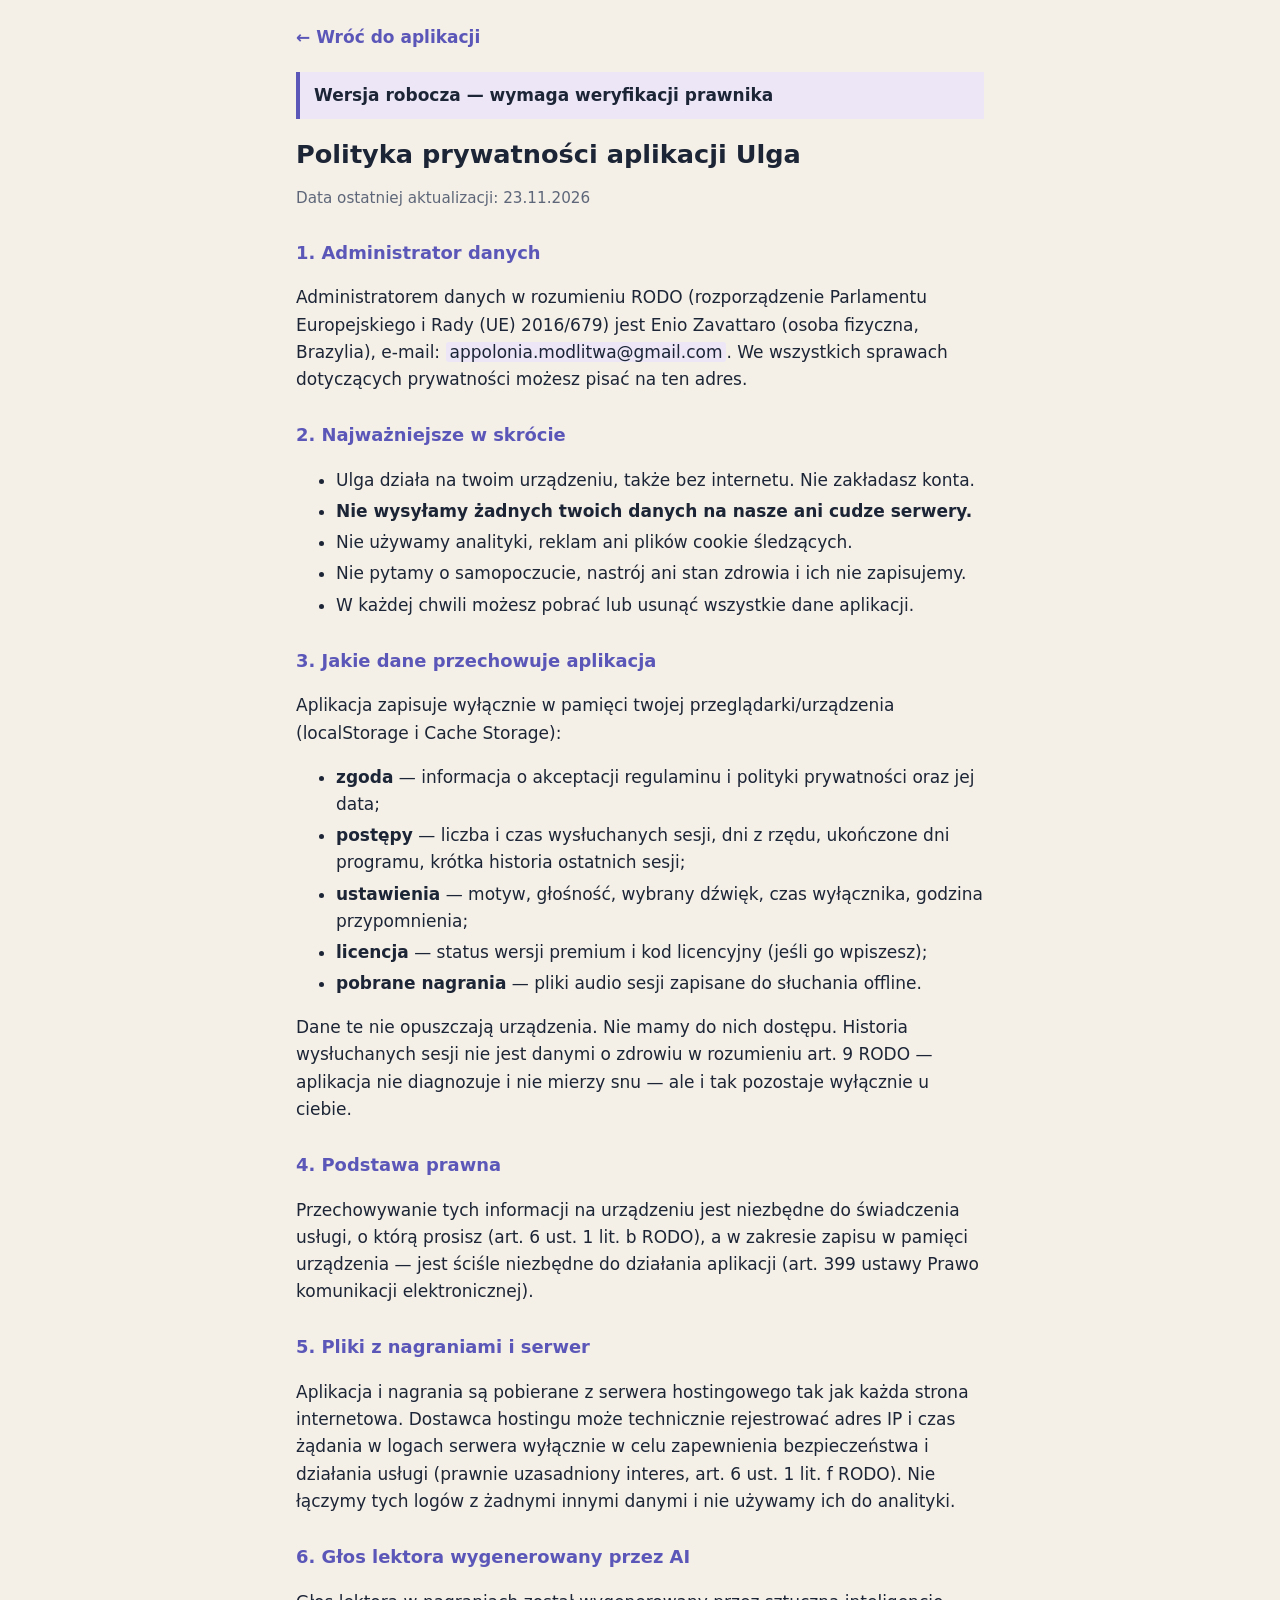
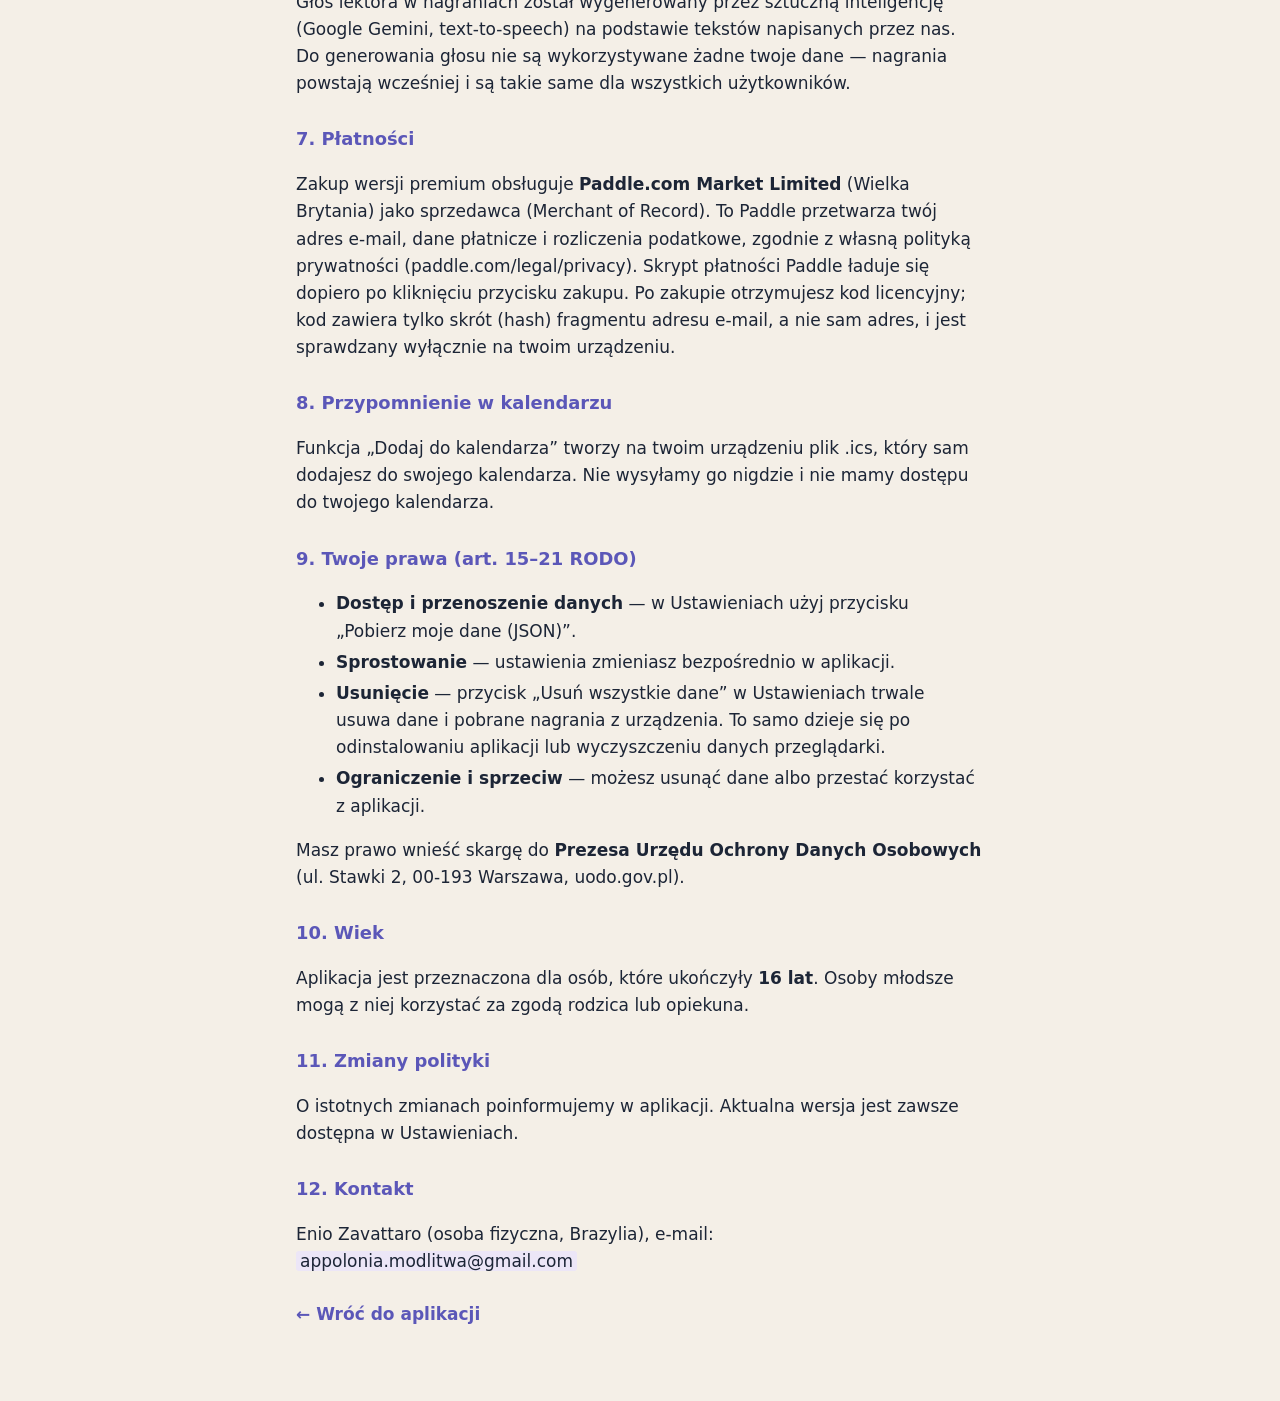
==== legal/privacy.html @ 3c815e73 "Add files via upload" ====
<!doctype html>
<html lang="pl">
<head>
<title>Polityka prywatności — Ulga</title>
<meta charset="utf-8">
<meta name="viewport" content="width=device-width, initial-scale=1">
<meta name="theme-color" content="#0F1B2D">
<style>
  :root { --bg:#0F1B2D; --text:#E9DCC9; --muted:#9AA3B8; --primary:#A9A6E8; --box:#1D2E48; --warn:#3A2430; --warnb:#F0A3A3; }
  @media (prefers-color-scheme: light) {
    :root { --bg:#F4EFE7; --text:#1C2536; --muted:#5E6779; --primary:#5B57B8; --box:#ECE6F7; --warn:#FBEAEA; --warnb:#A23B3B; }
  }
  * { box-sizing: border-box; }
  body { margin:0; background:var(--bg); color:var(--text); font:17px/1.6 system-ui, -apple-system, "Segoe UI", Roboto, sans-serif; }
  main { max-width:720px; margin:0 auto; padding:16px 16px 48px; }
  a { color:var(--primary); }
  .back { display:inline-flex; align-items:center; min-height:44px; font-weight:600; text-decoration:none; }
  .draft { background:var(--box); border-left:4px solid var(--primary); padding:10px 14px; margin:12px 0 20px; font-weight:600; }
  .warn { background:var(--warn); border-left:4px solid var(--warnb); padding:10px 14px; font-weight:600; }
  h1 { font-size:1.6rem; line-height:1.25; margin:8px 0 4px; }
  h2 { color:var(--primary); font-size:1.12rem; margin:28px 0 8px; }
  .meta { color:var(--muted); font-size:.95rem; }
  li { margin:4px 0; }
  .ph { background:var(--box); padding:0 4px; border-radius:3px; }
</style>
</head>
<body>
<main>
  <a class="back" href="../index.html#/settings">← Wróć do aplikacji</a>
  <div class="draft">Wersja robocza — wymaga weryfikacji prawnika</div>
  <h1>Polityka prywatności aplikacji Ulga</h1>
  <p class="meta">Data ostatniej aktualizacji: 23.11.2026</p>

  <h2>1. Administrator danych</h2>
  <p>Administratorem danych w rozumieniu RODO (rozporządzenie Parlamentu Europejskiego i Rady (UE) 2016/679) jest
  Enio Zavattaro (osoba fizyczna, Brazylia), e-mail: <span class="ph">appolonia.modlitwa@gmail.com</span>.
  We wszystkich sprawach dotyczących prywatności możesz pisać na ten adres.</p>

  <h2>2. Najważniejsze w skrócie</h2>
  <ul>
    <li>Ulga działa na twoim urządzeniu, także bez internetu. Nie zakładasz konta.</li>
    <li><strong>Nie wysyłamy żadnych twoich danych na nasze ani cudze serwery.</strong></li>
    <li>Nie używamy analityki, reklam ani plików cookie śledzących.</li>
    <li>Nie pytamy o samopoczucie, nastrój ani stan zdrowia i ich nie zapisujemy.</li>
    <li>W każdej chwili możesz pobrać lub usunąć wszystkie dane aplikacji.</li>
  </ul>

  <h2>3. Jakie dane przechowuje aplikacja</h2>
  <p>Aplikacja zapisuje wyłącznie w pamięci twojej przeglądarki/urządzenia (localStorage i Cache Storage):</p>
  <ul>
    <li><strong>zgoda</strong> — informacja o akceptacji regulaminu i polityki prywatności oraz jej data;</li>
    <li><strong>postępy</strong> — liczba i czas wysłuchanych sesji, dni z rzędu, ukończone dni programu, krótka historia ostatnich sesji;</li>
    <li><strong>ustawienia</strong> — motyw, głośność, wybrany dźwięk, czas wyłącznika, godzina przypomnienia;</li>
    <li><strong>licencja</strong> — status wersji premium i kod licencyjny (jeśli go wpiszesz);</li>
    <li><strong>pobrane nagrania</strong> — pliki audio sesji zapisane do słuchania offline.</li>
  </ul>
  <p>Dane te nie opuszczają urządzenia. Nie mamy do nich dostępu. Historia wysłuchanych sesji nie jest danymi o zdrowiu w rozumieniu art. 9 RODO — aplikacja nie diagnozuje i nie mierzy snu — ale i tak pozostaje wyłącznie u ciebie.</p>

  <h2>4. Podstawa prawna</h2>
  <p>Przechowywanie tych informacji na urządzeniu jest niezbędne do świadczenia usługi, o którą prosisz (art. 6 ust. 1 lit. b RODO), a w zakresie zapisu w pamięci urządzenia — jest ściśle niezbędne do działania aplikacji (art. 399 ustawy Prawo komunikacji elektronicznej).</p>

  <h2>5. Pliki z nagraniami i serwer</h2>
  <p>Aplikacja i nagrania są pobierane z serwera hostingowego tak jak każda strona internetowa. Dostawca hostingu może technicznie rejestrować adres IP i czas żądania w logach serwera wyłącznie w celu zapewnienia bezpieczeństwa i działania usługi (prawnie uzasadniony interes, art. 6 ust. 1 lit. f RODO). Nie łączymy tych logów z żadnymi innymi danymi i nie używamy ich do analityki.</p>

  <h2>6. Głos lektora wygenerowany przez AI</h2>
  <p>Głos lektora w nagraniach został wygenerowany przez sztuczną inteligencję (Google Gemini, text-to-speech) na podstawie tekstów napisanych przez nas. Do generowania głosu nie są wykorzystywane żadne twoje dane — nagrania powstają wcześniej i są takie same dla wszystkich użytkowników.</p>

  <h2>7. Płatności</h2>
  <p>Zakup wersji premium obsługuje <strong>Paddle.com Market Limited</strong> (Wielka Brytania) jako sprzedawca (Merchant of Record). To Paddle przetwarza twój adres e-mail, dane płatnicze i rozliczenia podatkowe, zgodnie z własną polityką prywatności (paddle.com/legal/privacy). Skrypt płatności Paddle ładuje się dopiero po kliknięciu przycisku zakupu. Po zakupie otrzymujesz kod licencyjny; kod zawiera tylko skrót (hash) fragmentu adresu e-mail, a nie sam adres, i jest sprawdzany wyłącznie na twoim urządzeniu.</p>

  <h2>8. Przypomnienie w kalendarzu</h2>
  <p>Funkcja „Dodaj do kalendarza” tworzy na twoim urządzeniu plik .ics, który sam dodajesz do swojego kalendarza. Nie wysyłamy go nigdzie i nie mamy dostępu do twojego kalendarza.</p>

  <h2>9. Twoje prawa (art. 15–21 RODO)</h2>
  <ul>
    <li><strong>Dostęp i przenoszenie danych</strong> — w Ustawieniach użyj przycisku „Pobierz moje dane (JSON)”.</li>
    <li><strong>Sprostowanie</strong> — ustawienia zmieniasz bezpośrednio w aplikacji.</li>
    <li><strong>Usunięcie</strong> — przycisk „Usuń wszystkie dane” w Ustawieniach trwale usuwa dane i pobrane nagrania z urządzenia. To samo dzieje się po odinstalowaniu aplikacji lub wyczyszczeniu danych przeglądarki.</li>
    <li><strong>Ograniczenie i sprzeciw</strong> — możesz usunąć dane albo przestać korzystać z aplikacji.</li>
  </ul>
  <p>Masz prawo wnieść skargę do <strong>Prezesa Urzędu Ochrony Danych Osobowych</strong> (ul. Stawki 2, 00-193 Warszawa, uodo.gov.pl).</p>

  <h2>10. Wiek</h2>
  <p>Aplikacja jest przeznaczona dla osób, które ukończyły <strong>16 lat</strong>. Osoby młodsze mogą z niej korzystać za zgodą rodzica lub opiekuna.</p>

  <h2>11. Zmiany polityki</h2>
  <p>O istotnych zmianach poinformujemy w aplikacji. Aktualna wersja jest zawsze dostępna w Ustawieniach.</p>

  <h2>12. Kontakt</h2>
  <p>Enio Zavattaro (osoba fizyczna, Brazylia), e-mail: <span class="ph">appolonia.modlitwa@gmail.com</span></p>

  <p><a class="back" href="../index.html#/settings">← Wróć do aplikacji</a></p>
</main>
</body>
</html>
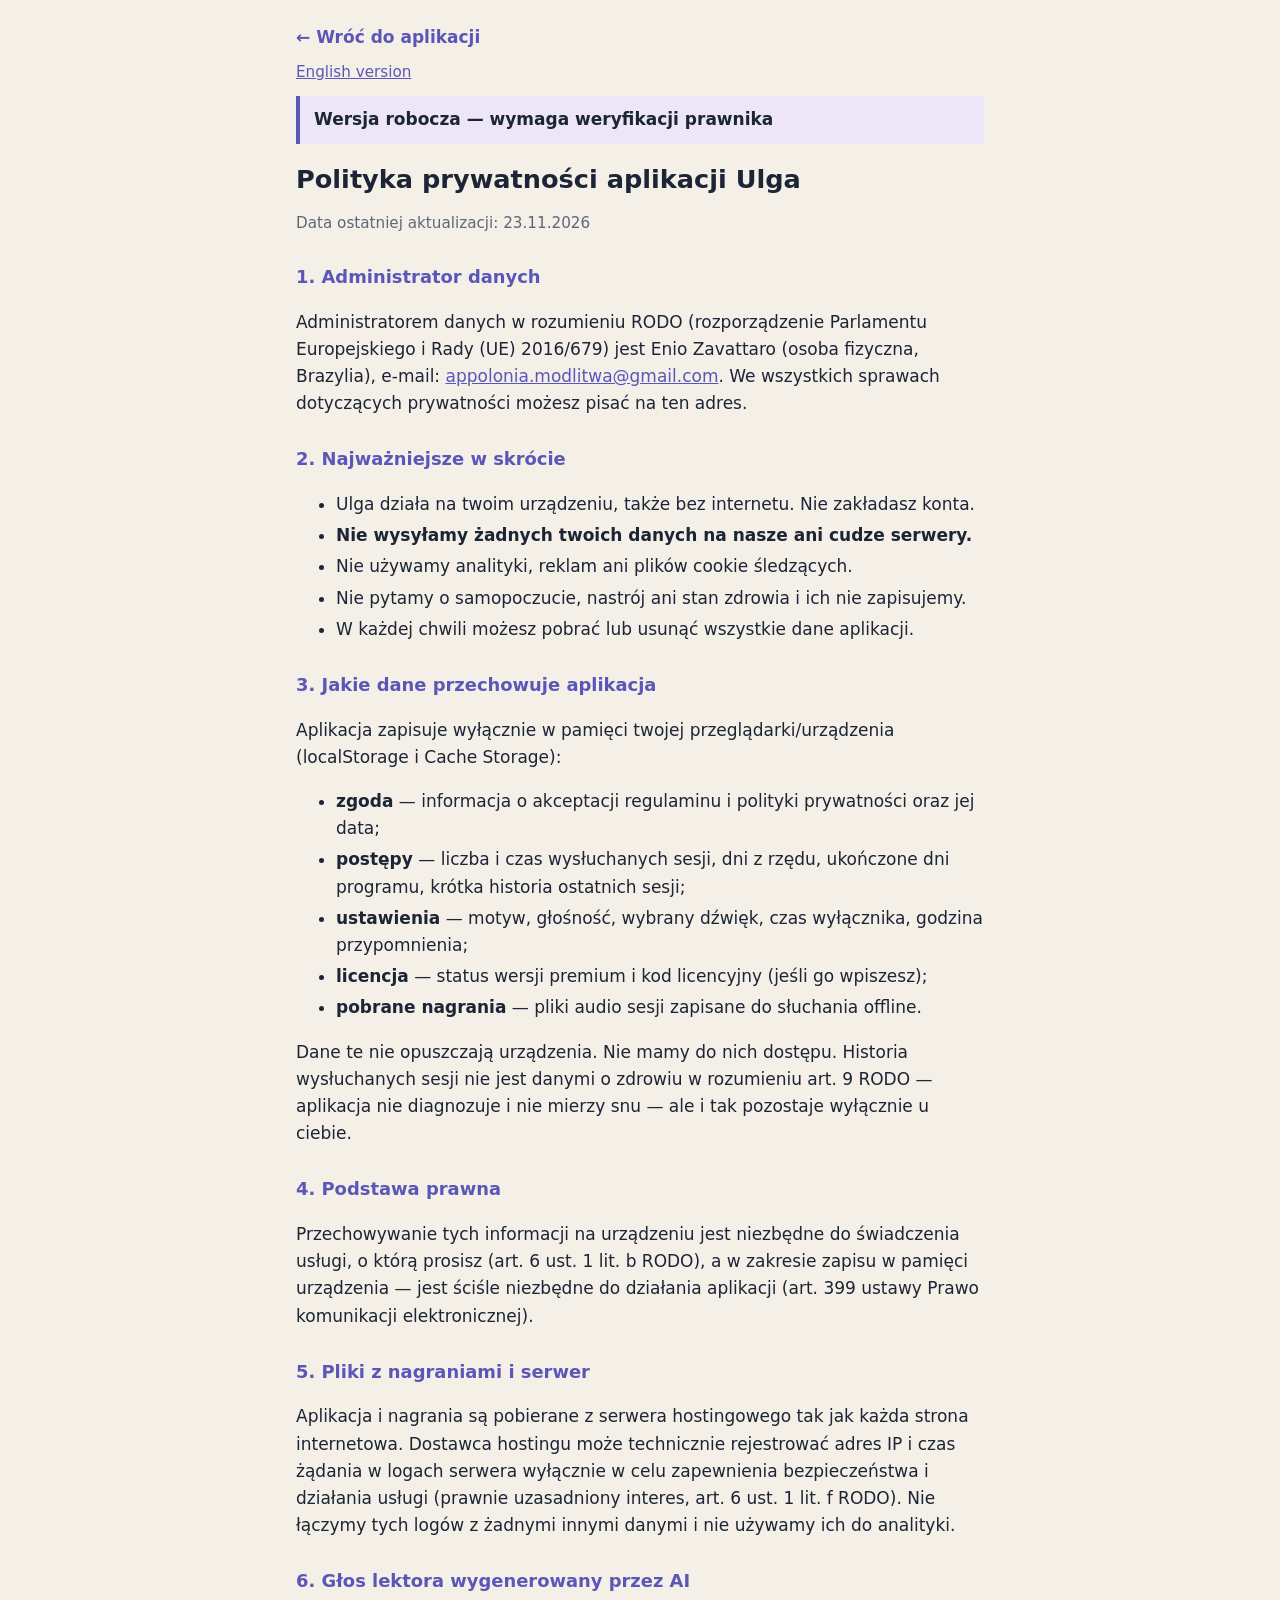
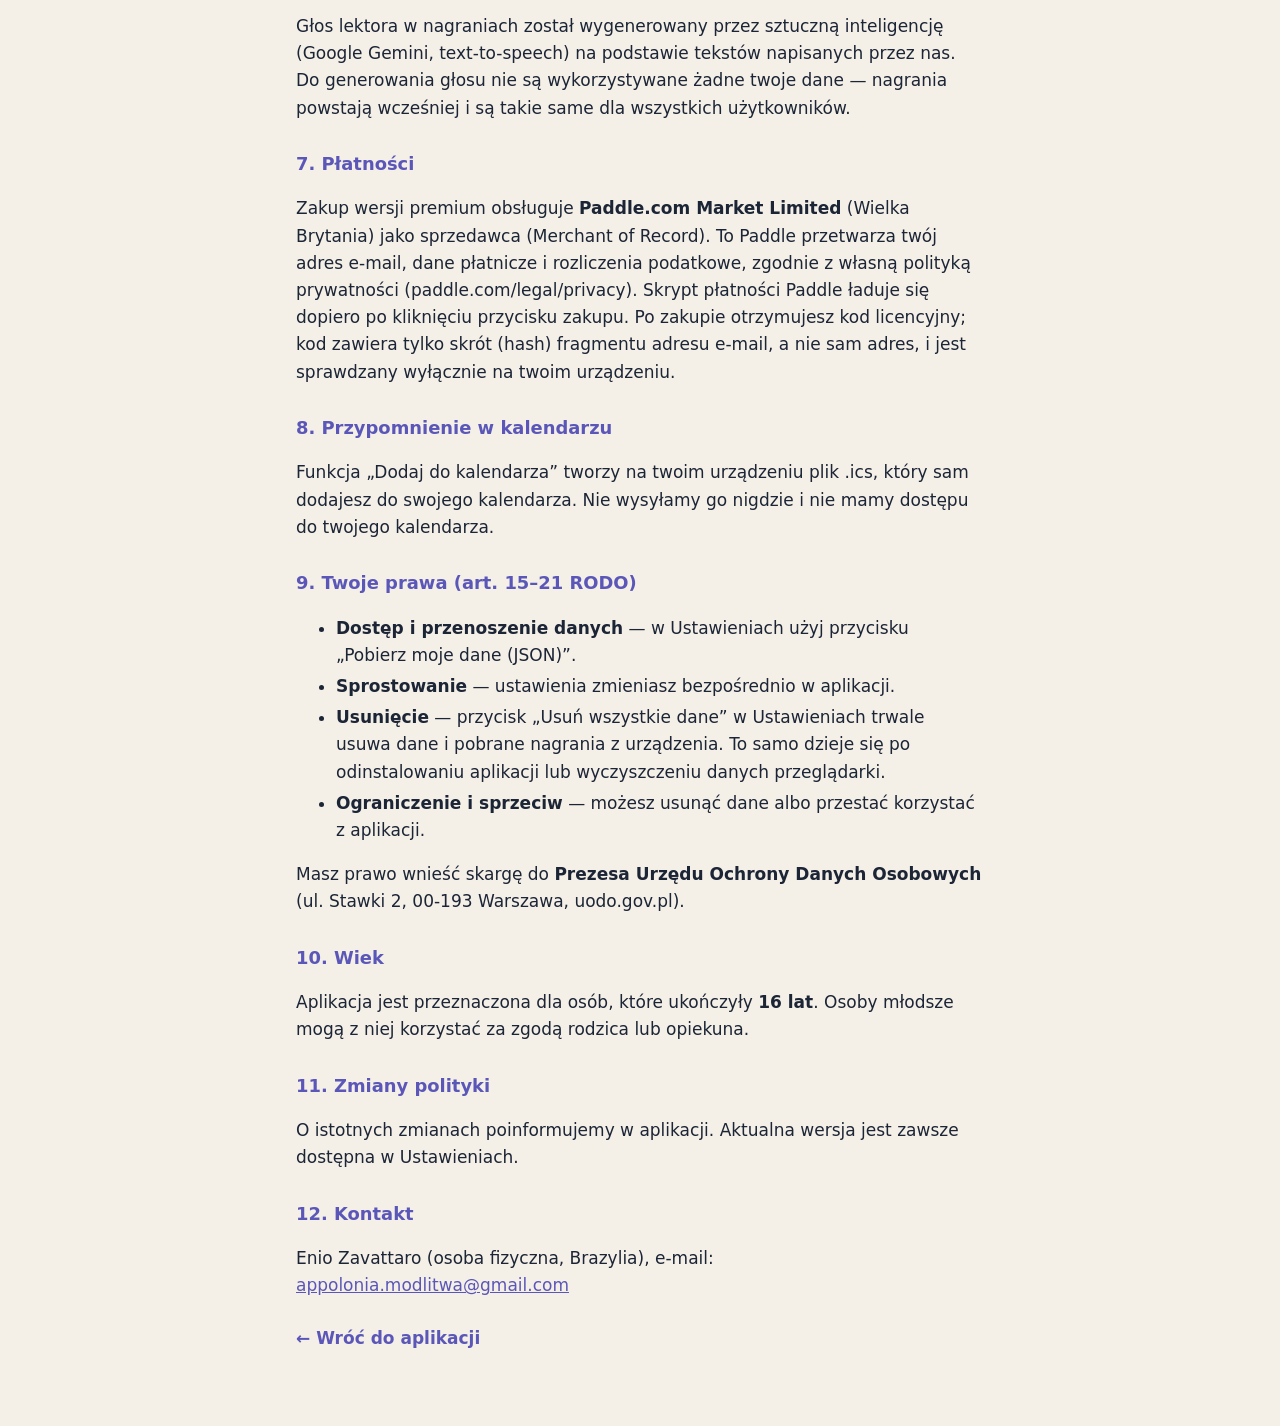
==== commit 9d3257c5: "Add files via upload" ====
--- a/legal/privacy.html
+++ b/legal/privacy.html
@@ -15,6 +15,7 @@
   main { max-width:720px; margin:0 auto; padding:16px 16px 48px; }
   a { color:var(--primary); }
   .back { display:inline-flex; align-items:center; min-height:44px; font-weight:600; text-decoration:none; }
+  .lang { margin:0 0 8px; font-size:.95rem; }
   .draft { background:var(--box); border-left:4px solid var(--primary); padding:10px 14px; margin:12px 0 20px; font-weight:600; }
   .warn { background:var(--warn); border-left:4px solid var(--warnb); padding:10px 14px; font-weight:600; }
   h1 { font-size:1.6rem; line-height:1.25; margin:8px 0 4px; }
@@ -27,13 +28,14 @@
 <body>
 <main>
   <a class="back" href="../index.html#/settings">← Wróć do aplikacji</a>
+  <p class="lang"><a href="en/privacy.html" hreflang="en" lang="en">English version</a></p>
   <div class="draft">Wersja robocza — wymaga weryfikacji prawnika</div>
   <h1>Polityka prywatności aplikacji Ulga</h1>
   <p class="meta">Data ostatniej aktualizacji: 23.11.2026</p>
 
   <h2>1. Administrator danych</h2>
   <p>Administratorem danych w rozumieniu RODO (rozporządzenie Parlamentu Europejskiego i Rady (UE) 2016/679) jest
-  Enio Zavattaro (osoba fizyczna, Brazylia), e-mail: <span class="ph">appolonia.modlitwa@gmail.com</span>.
+  Enio Zavattaro (osoba fizyczna, Brazylia), e-mail: <a href="mailto:appolonia.modlitwa@gmail.com">appolonia.modlitwa@gmail.com</a>.
   We wszystkich sprawach dotyczących prywatności możesz pisać na ten adres.</p>
 
   <h2>2. Najważniejsze w skrócie</h2>
@@ -87,7 +89,7 @@
   <p>O istotnych zmianach poinformujemy w aplikacji. Aktualna wersja jest zawsze dostępna w Ustawieniach.</p>
 
   <h2>12. Kontakt</h2>
-  <p>Enio Zavattaro (osoba fizyczna, Brazylia), e-mail: <span class="ph">appolonia.modlitwa@gmail.com</span></p>
+  <p>Enio Zavattaro (osoba fizyczna, Brazylia), e-mail: <a href="mailto:appolonia.modlitwa@gmail.com">appolonia.modlitwa@gmail.com</a></p>
 
   <p><a class="back" href="../index.html#/settings">← Wróć do aplikacji</a></p>
 </main>
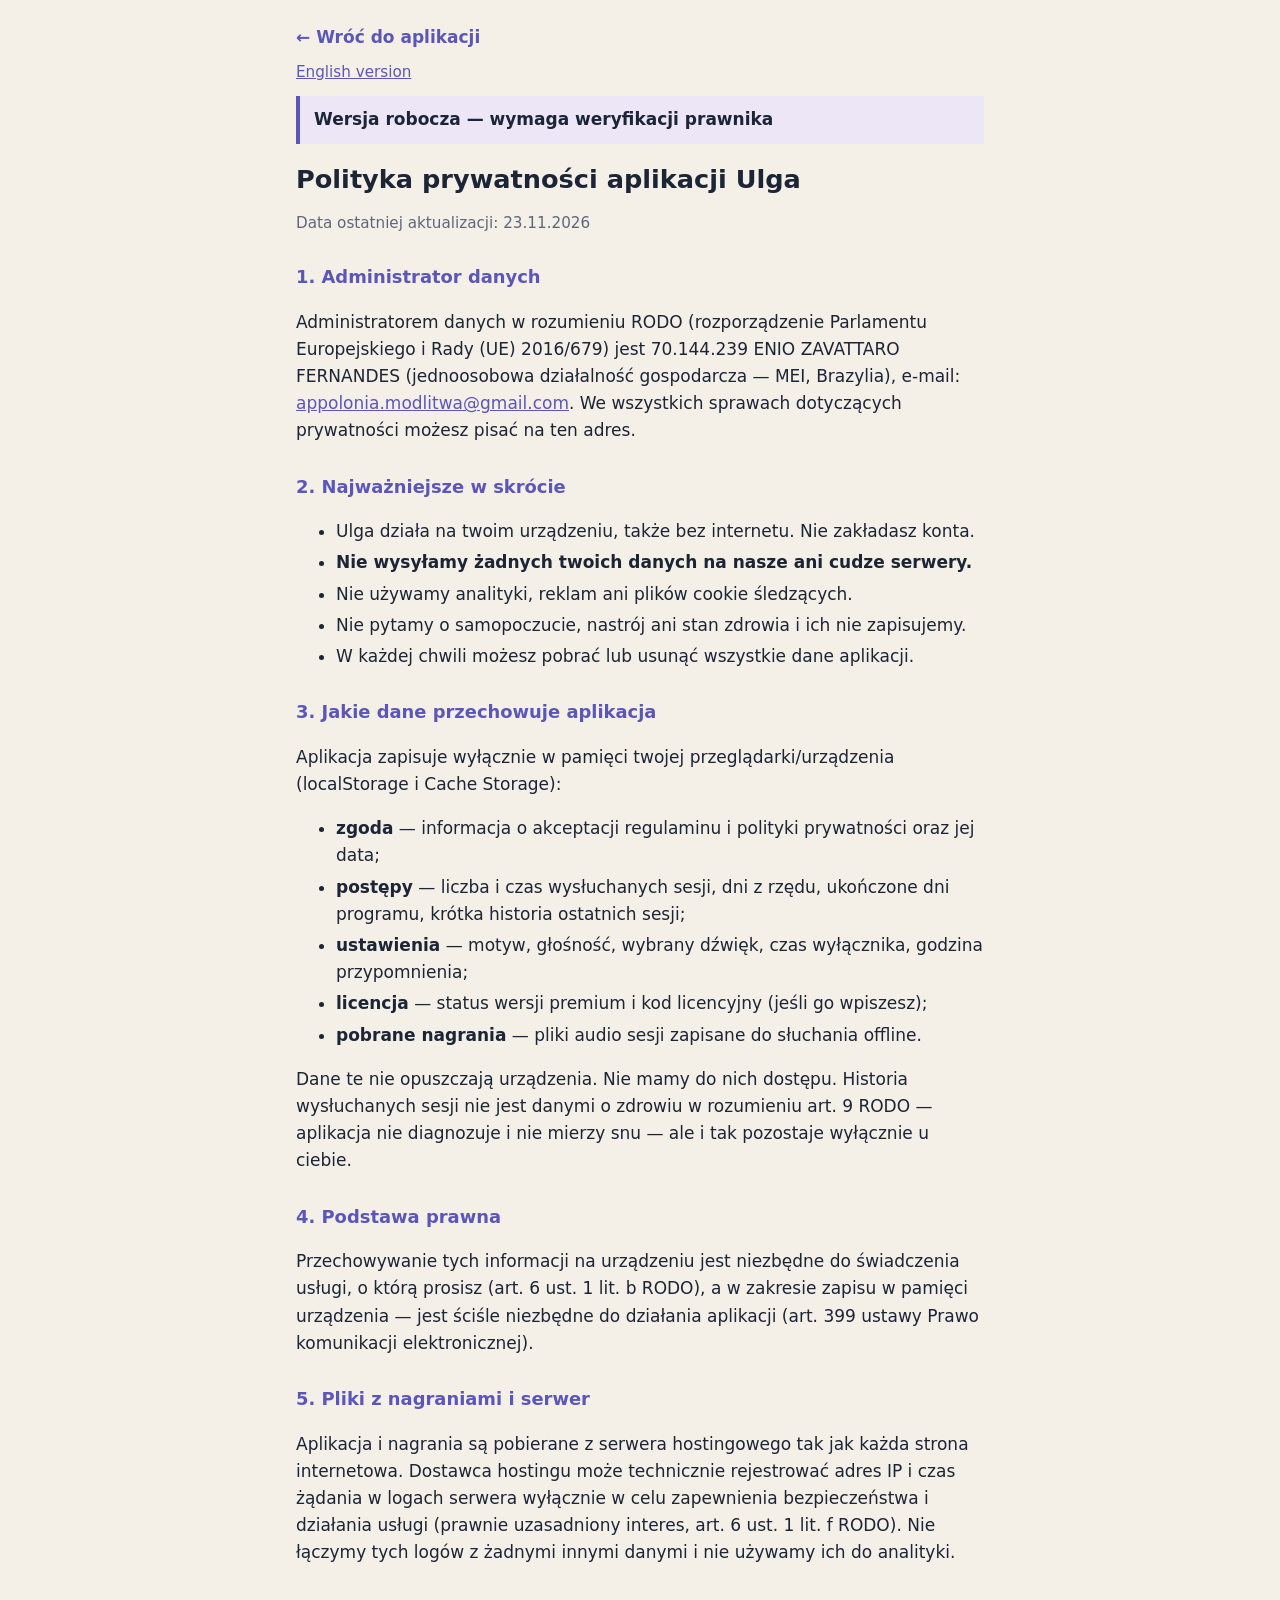
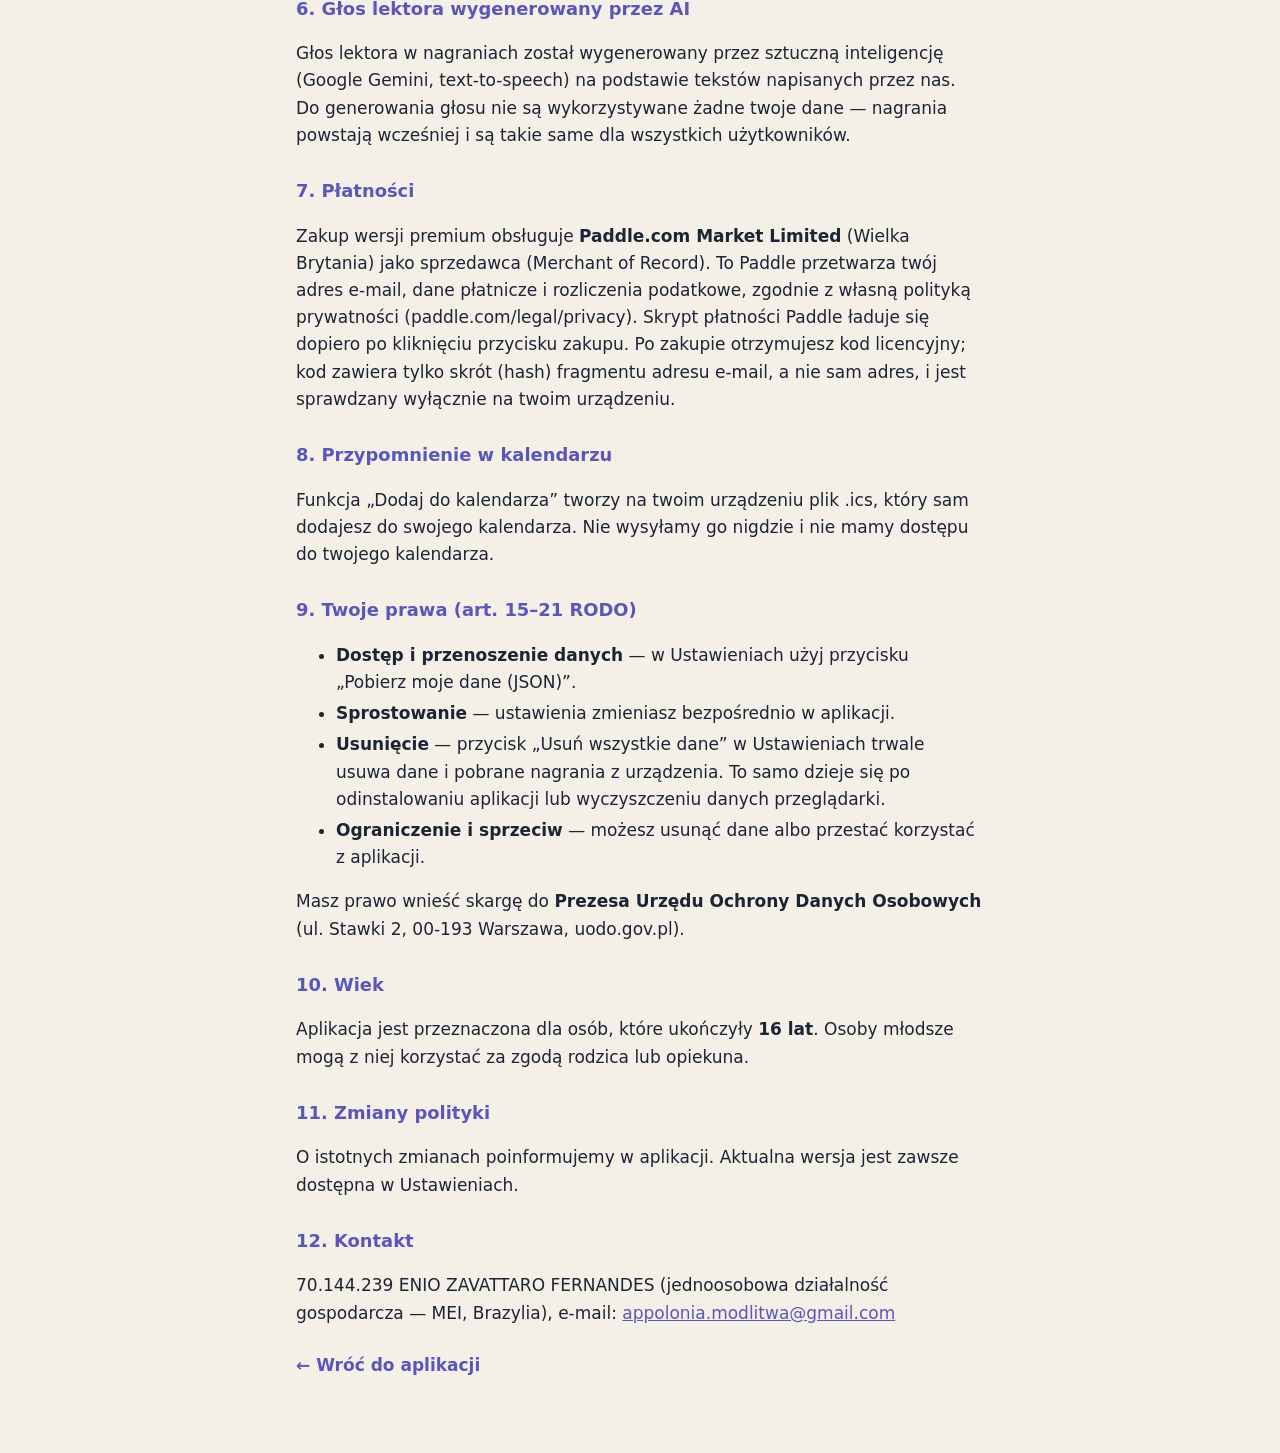
==== commit 2e025fc1: "Add files via upload" ====
--- a/legal/privacy.html
+++ b/legal/privacy.html
@@ -35,7 +35,7 @@
 
   <h2>1. Administrator danych</h2>
   <p>Administratorem danych w rozumieniu RODO (rozporządzenie Parlamentu Europejskiego i Rady (UE) 2016/679) jest
-  Enio Zavattaro (osoba fizyczna, Brazylia), e-mail: <a href="mailto:appolonia.modlitwa@gmail.com">appolonia.modlitwa@gmail.com</a>.
+  70.144.239 ENIO ZAVATTARO FERNANDES (jednoosobowa działalność gospodarcza — MEI, Brazylia), e-mail: <a href="mailto:appolonia.modlitwa@gmail.com">appolonia.modlitwa@gmail.com</a>.
   We wszystkich sprawach dotyczących prywatności możesz pisać na ten adres.</p>
 
   <h2>2. Najważniejsze w skrócie</h2>
@@ -89,7 +89,7 @@
   <p>O istotnych zmianach poinformujemy w aplikacji. Aktualna wersja jest zawsze dostępna w Ustawieniach.</p>
 
   <h2>12. Kontakt</h2>
-  <p>Enio Zavattaro (osoba fizyczna, Brazylia), e-mail: <a href="mailto:appolonia.modlitwa@gmail.com">appolonia.modlitwa@gmail.com</a></p>
+  <p>70.144.239 ENIO ZAVATTARO FERNANDES (jednoosobowa działalność gospodarcza — MEI, Brazylia), e-mail: <a href="mailto:appolonia.modlitwa@gmail.com">appolonia.modlitwa@gmail.com</a></p>
 
   <p><a class="back" href="../index.html#/settings">← Wróć do aplikacji</a></p>
 </main>
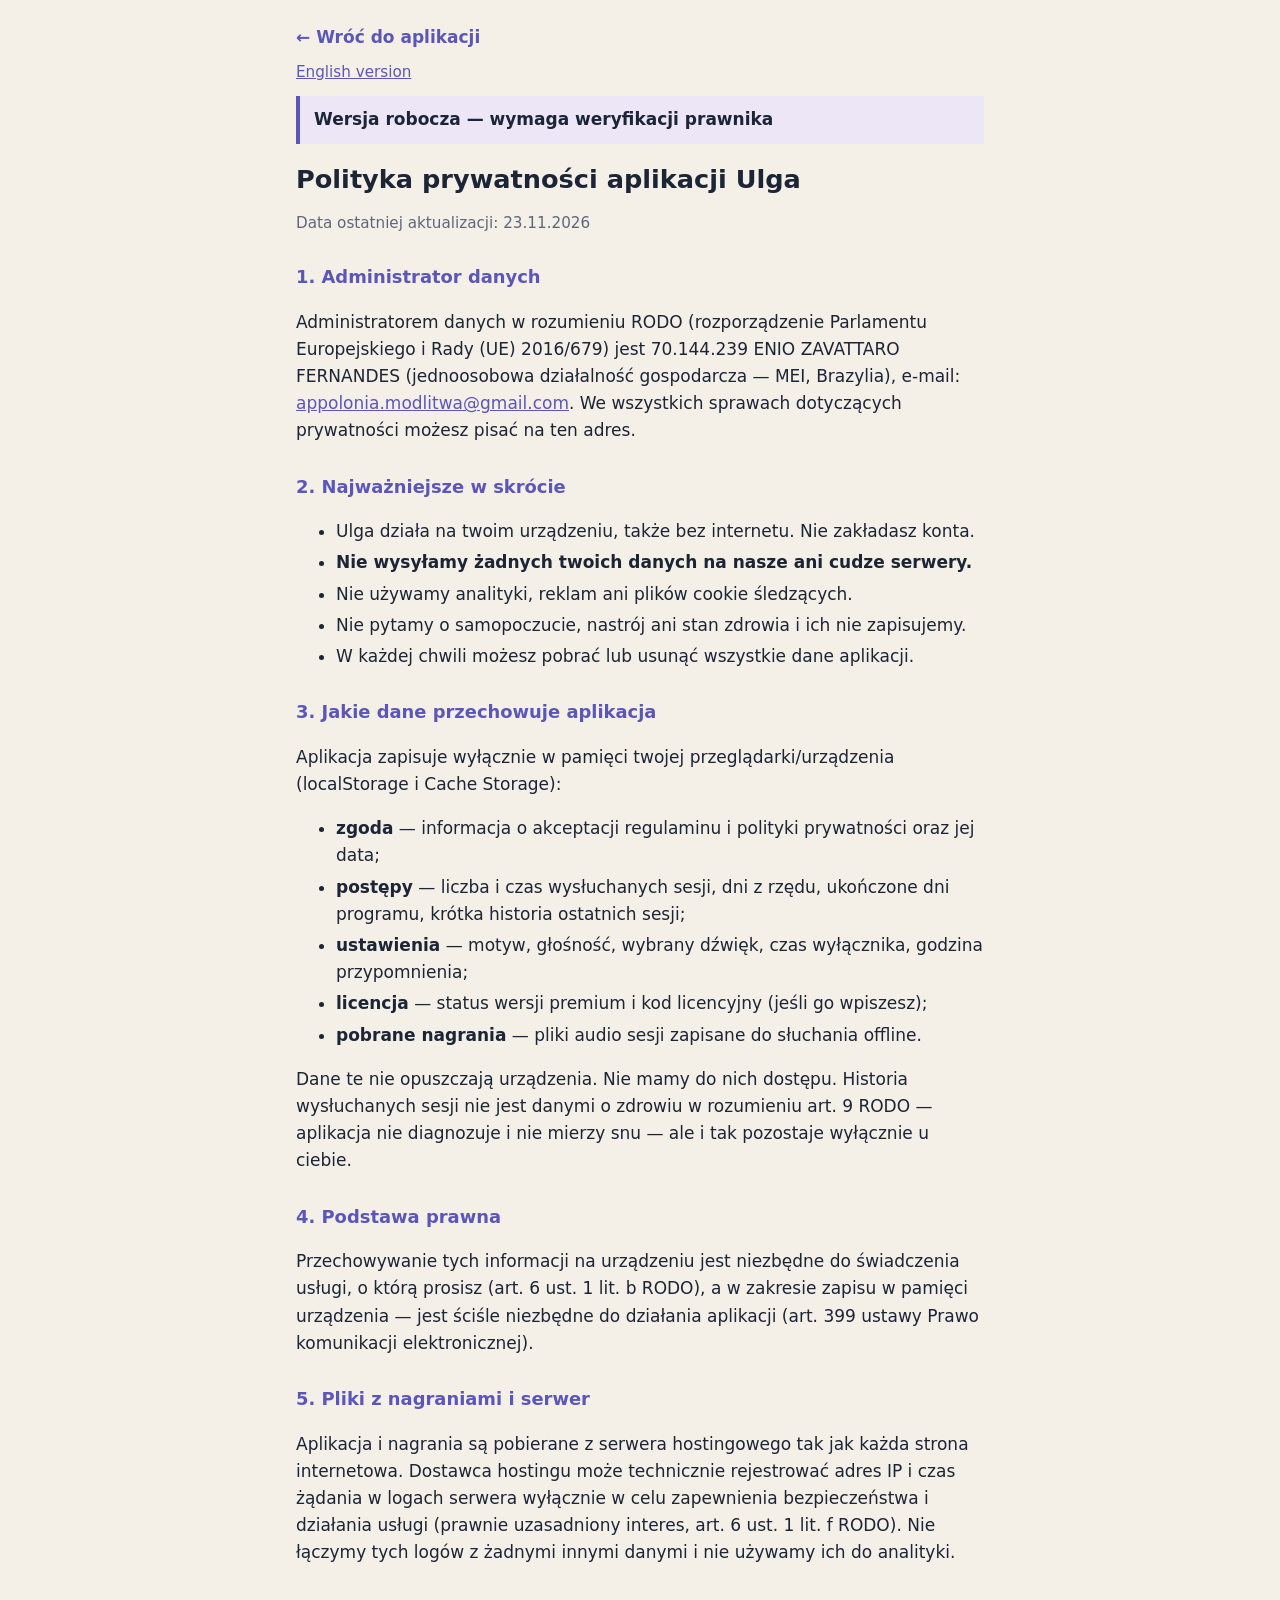
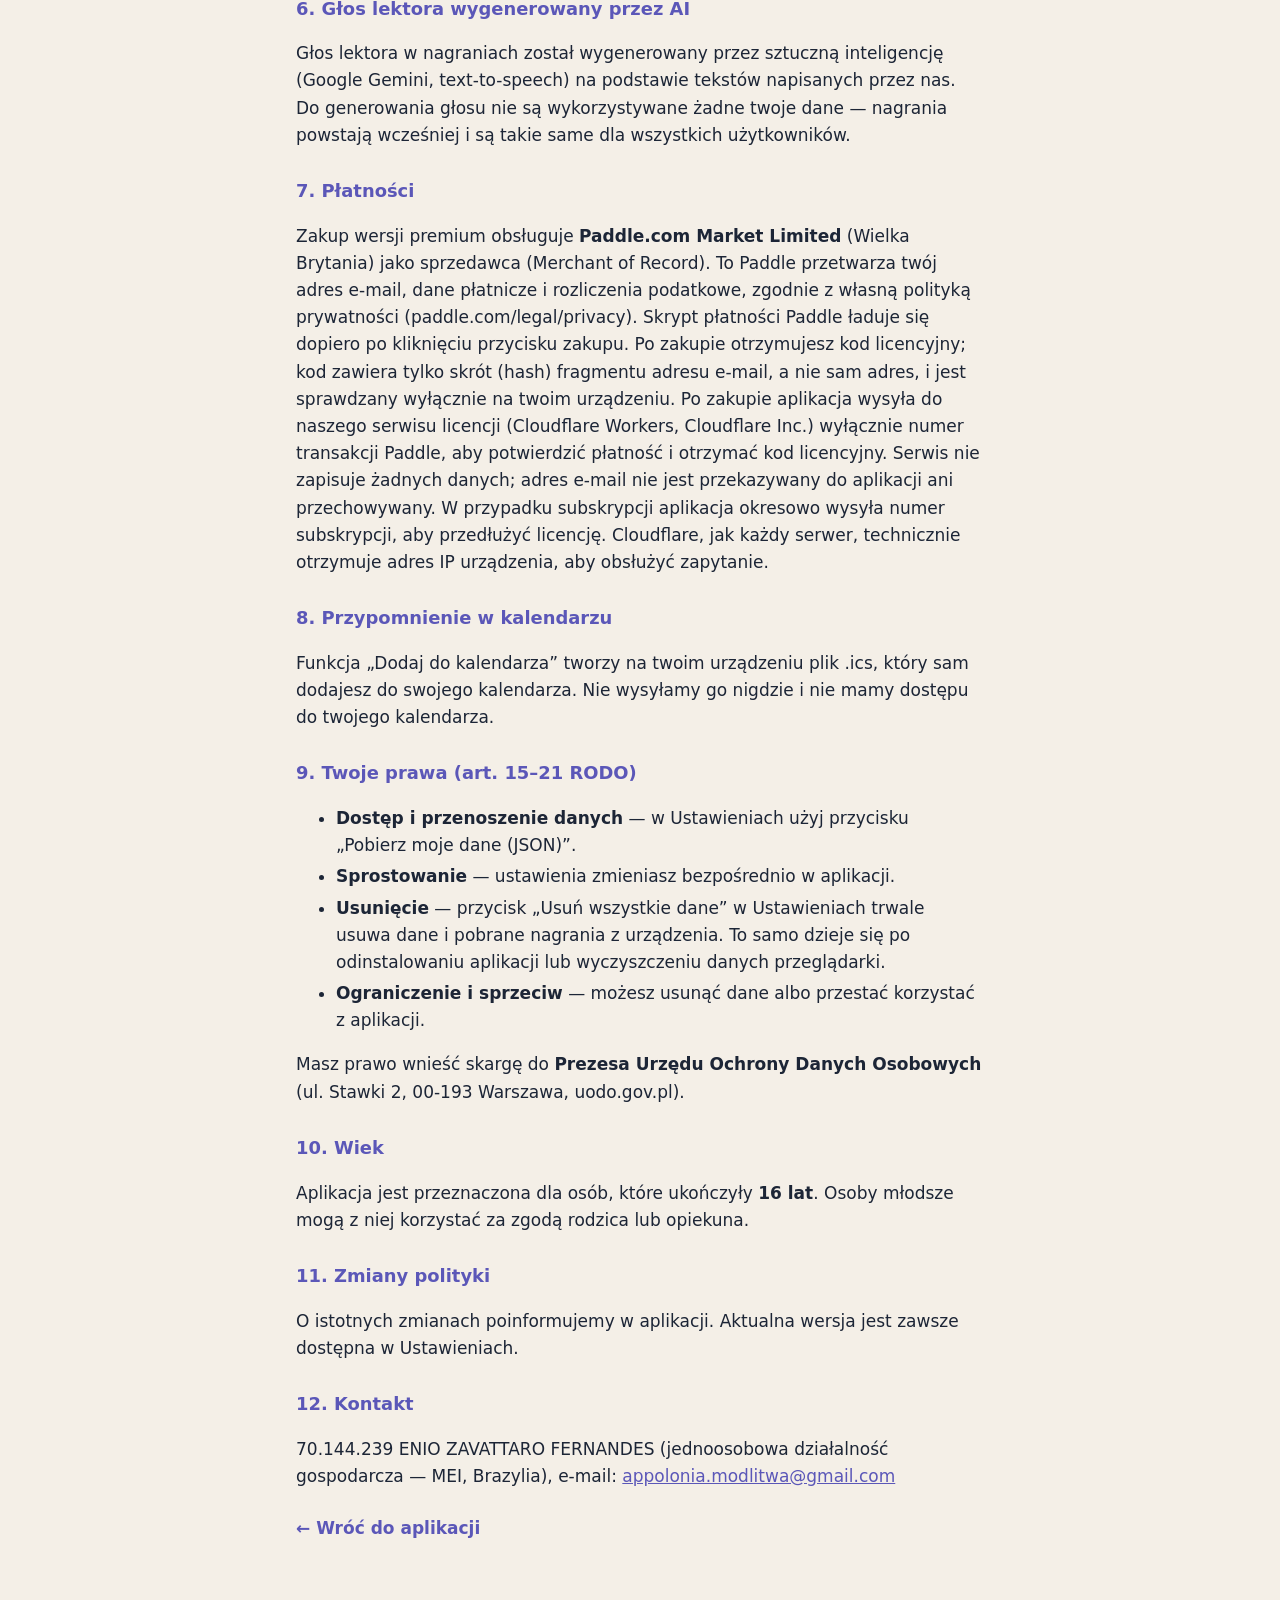
==== commit 49863cef: "Add files via upload" ====
--- a/legal/privacy.html
+++ b/legal/privacy.html
@@ -68,7 +68,7 @@
   <p>Głos lektora w nagraniach został wygenerowany przez sztuczną inteligencję (Google Gemini, text-to-speech) na podstawie tekstów napisanych przez nas. Do generowania głosu nie są wykorzystywane żadne twoje dane — nagrania powstają wcześniej i są takie same dla wszystkich użytkowników.</p>
 
   <h2>7. Płatności</h2>
-  <p>Zakup wersji premium obsługuje <strong>Paddle.com Market Limited</strong> (Wielka Brytania) jako sprzedawca (Merchant of Record). To Paddle przetwarza twój adres e-mail, dane płatnicze i rozliczenia podatkowe, zgodnie z własną polityką prywatności (paddle.com/legal/privacy). Skrypt płatności Paddle ładuje się dopiero po kliknięciu przycisku zakupu. Po zakupie otrzymujesz kod licencyjny; kod zawiera tylko skrót (hash) fragmentu adresu e-mail, a nie sam adres, i jest sprawdzany wyłącznie na twoim urządzeniu.</p>
+  <p>Zakup wersji premium obsługuje <strong>Paddle.com Market Limited</strong> (Wielka Brytania) jako sprzedawca (Merchant of Record). To Paddle przetwarza twój adres e-mail, dane płatnicze i rozliczenia podatkowe, zgodnie z własną polityką prywatności (paddle.com/legal/privacy). Skrypt płatności Paddle ładuje się dopiero po kliknięciu przycisku zakupu. Po zakupie otrzymujesz kod licencyjny; kod zawiera tylko skrót (hash) fragmentu adresu e-mail, a nie sam adres, i jest sprawdzany wyłącznie na twoim urządzeniu. Po zakupie aplikacja wysyła do naszego serwisu licencji (Cloudflare Workers, Cloudflare Inc.) wyłącznie numer transakcji Paddle, aby potwierdzić płatność i otrzymać kod licencyjny. Serwis nie zapisuje żadnych danych; adres e-mail nie jest przekazywany do aplikacji ani przechowywany. W przypadku subskrypcji aplikacja okresowo wysyła numer subskrypcji, aby przedłużyć licencję. Cloudflare, jak każdy serwer, technicznie otrzymuje adres IP urządzenia, aby obsłużyć zapytanie.</p>
 
   <h2>8. Przypomnienie w kalendarzu</h2>
   <p>Funkcja „Dodaj do kalendarza” tworzy na twoim urządzeniu plik .ics, który sam dodajesz do swojego kalendarza. Nie wysyłamy go nigdzie i nie mamy dostępu do twojego kalendarza.</p>
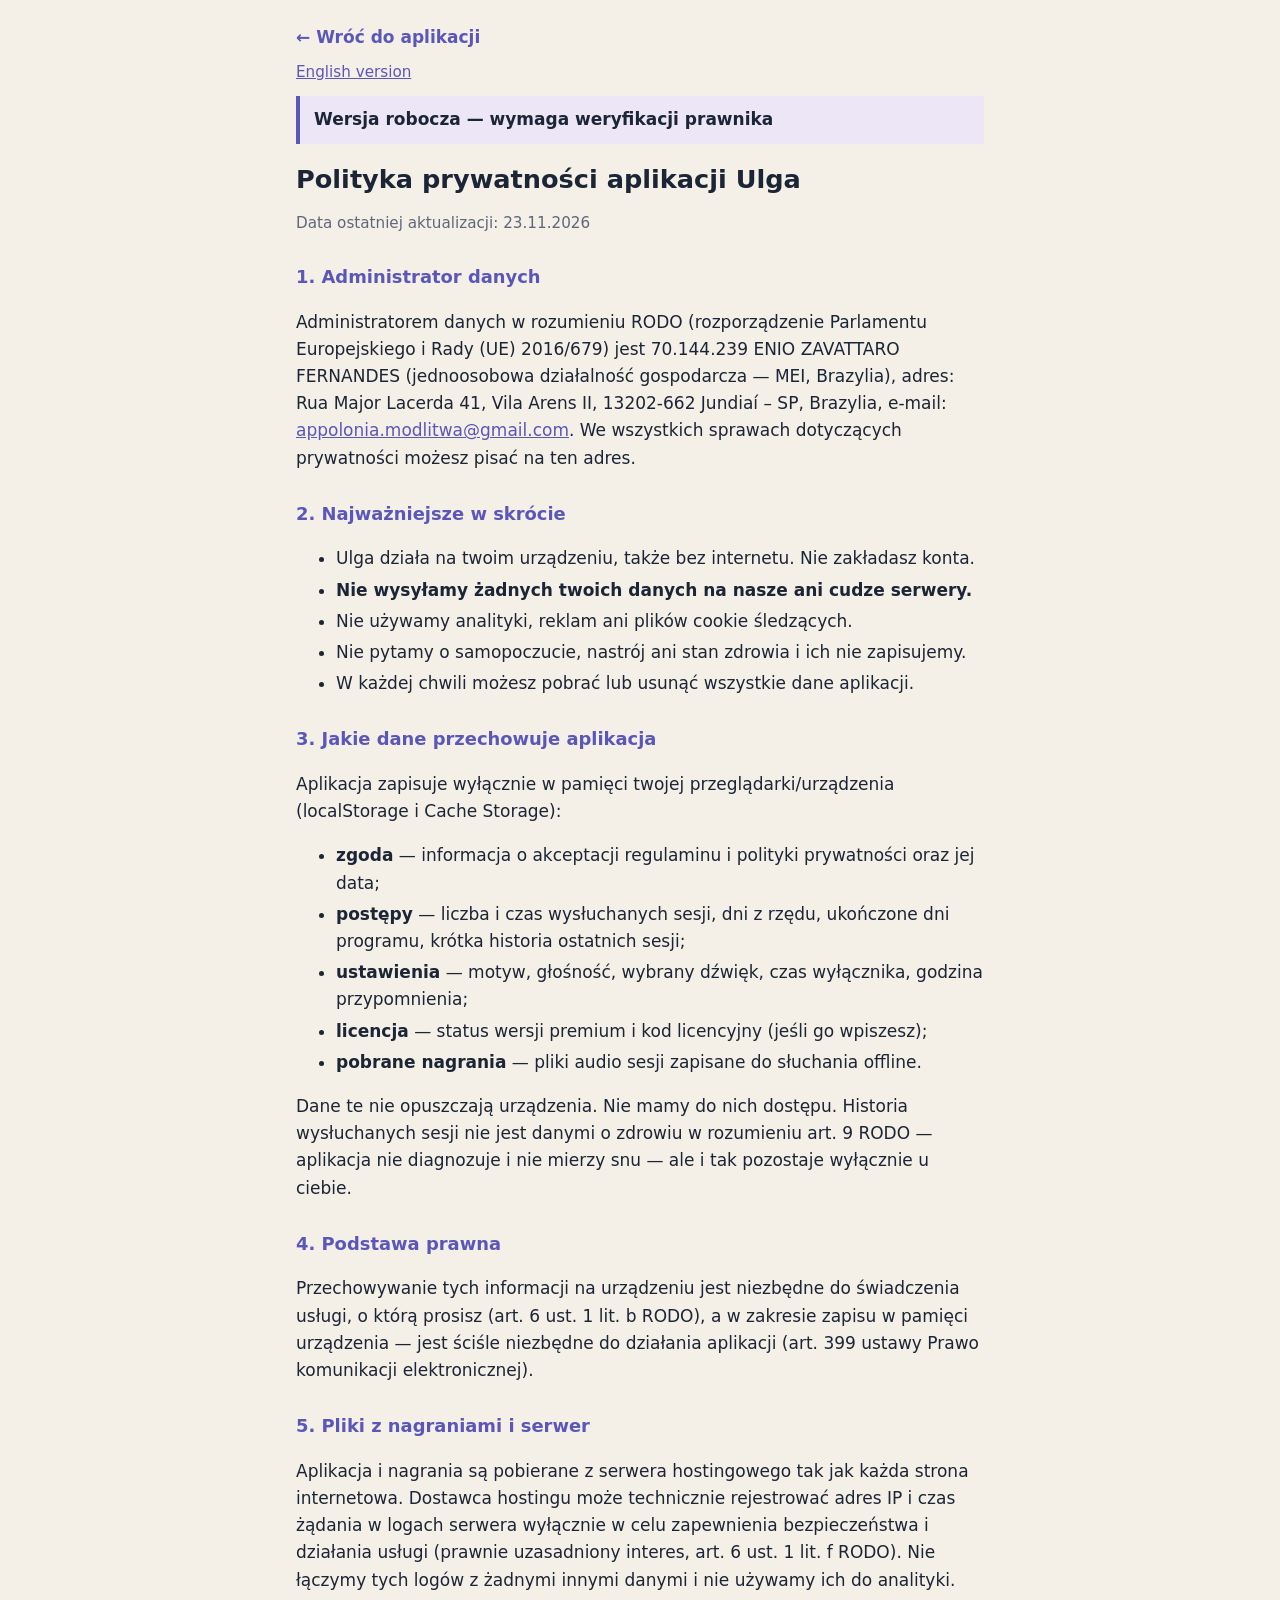
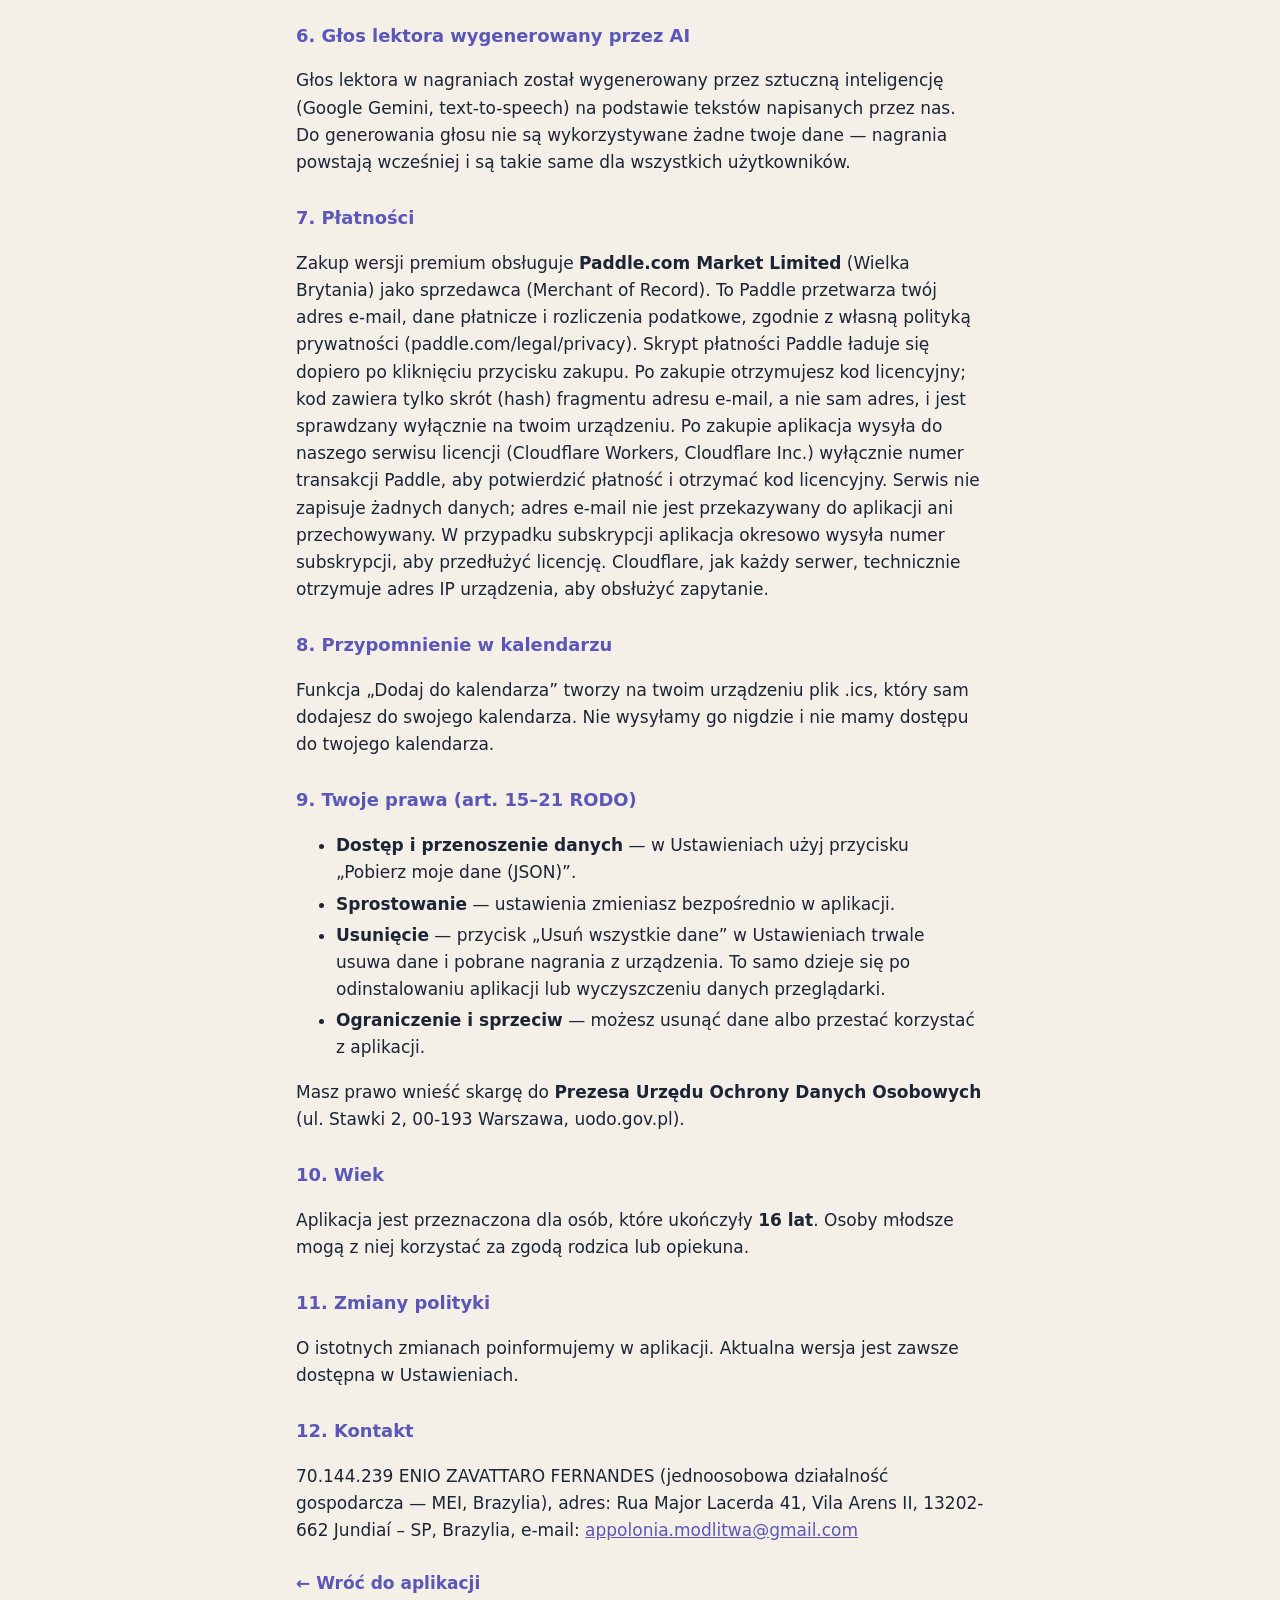
==== commit 64c53106: "Add files via upload" ====
--- a/legal/privacy.html
+++ b/legal/privacy.html
@@ -35,7 +35,7 @@
 
   <h2>1. Administrator danych</h2>
   <p>Administratorem danych w rozumieniu RODO (rozporządzenie Parlamentu Europejskiego i Rady (UE) 2016/679) jest
-  70.144.239 ENIO ZAVATTARO FERNANDES (jednoosobowa działalność gospodarcza — MEI, Brazylia), e-mail: <a href="mailto:appolonia.modlitwa@gmail.com">appolonia.modlitwa@gmail.com</a>.
+  70.144.239 ENIO ZAVATTARO FERNANDES (jednoosobowa działalność gospodarcza — MEI, Brazylia), adres: Rua Major Lacerda 41, Vila Arens II, 13202-662 Jundiaí – SP, Brazylia, e-mail: <a href="mailto:appolonia.modlitwa@gmail.com">appolonia.modlitwa@gmail.com</a>.
   We wszystkich sprawach dotyczących prywatności możesz pisać na ten adres.</p>
 
   <h2>2. Najważniejsze w skrócie</h2>
@@ -89,7 +89,7 @@
   <p>O istotnych zmianach poinformujemy w aplikacji. Aktualna wersja jest zawsze dostępna w Ustawieniach.</p>
 
   <h2>12. Kontakt</h2>
-  <p>70.144.239 ENIO ZAVATTARO FERNANDES (jednoosobowa działalność gospodarcza — MEI, Brazylia), e-mail: <a href="mailto:appolonia.modlitwa@gmail.com">appolonia.modlitwa@gmail.com</a></p>
+  <p>70.144.239 ENIO ZAVATTARO FERNANDES (jednoosobowa działalność gospodarcza — MEI, Brazylia), adres: Rua Major Lacerda 41, Vila Arens II, 13202-662 Jundiaí – SP, Brazylia, e-mail: <a href="mailto:appolonia.modlitwa@gmail.com">appolonia.modlitwa@gmail.com</a></p>
 
   <p><a class="back" href="../index.html#/settings">← Wróć do aplikacji</a></p>
 </main>
